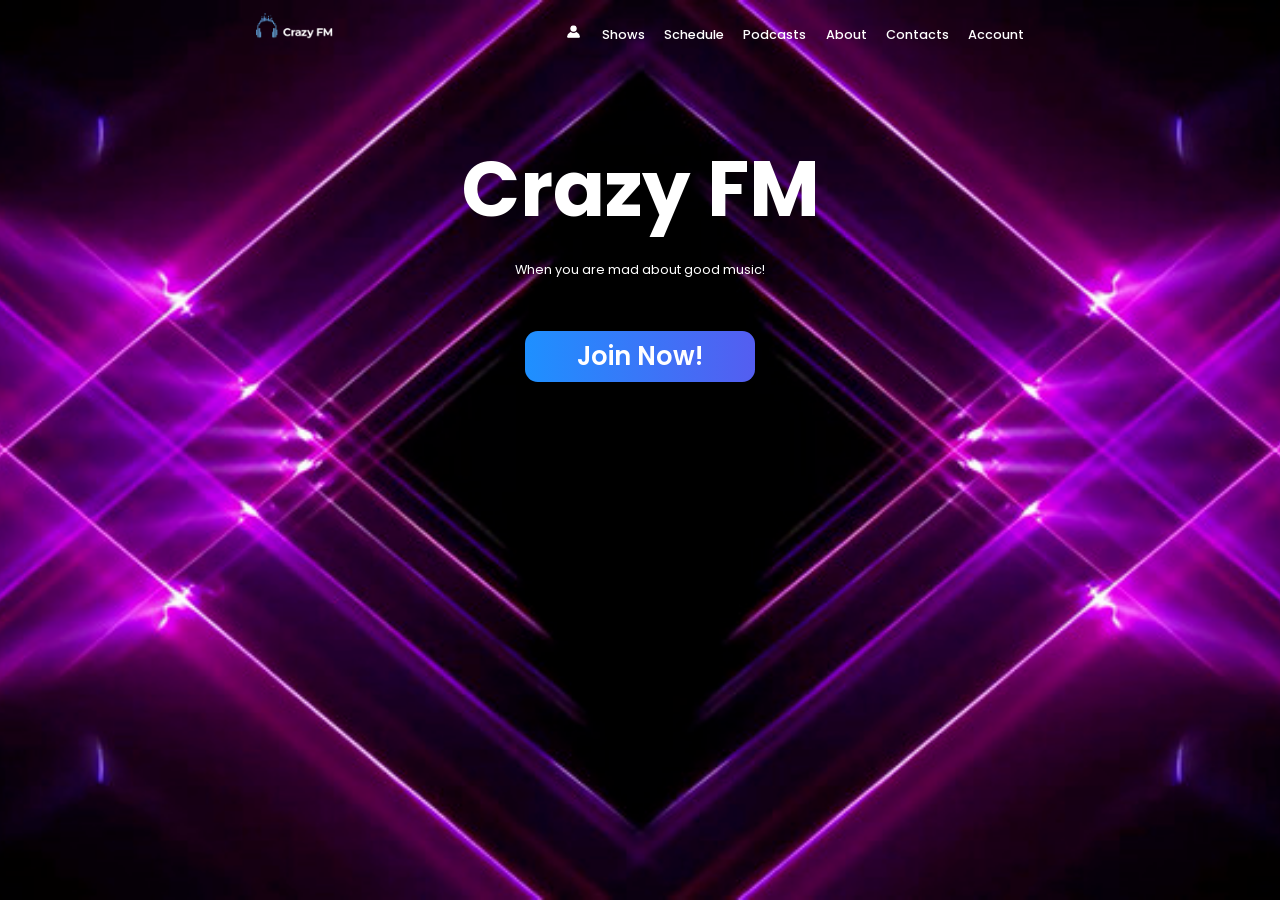
==== static/a03/index.html @ 10c9bb6b "feat : header + main section updates" ====
<!DOCTYPE html>
<html lang="en">
    <head>
        <meta charset="UTF-8">
        <meta name="viewport" content="width=device-width, initial-scale=1.0">
        <title>My Project</title>
            <link rel="stylesheet" href="styles/config_reset.css">
        <link rel="stylesheet" href="styles/header.css">
        <link rel="stylesheet" href="styles/crazyfm.css">
        <link rel="preconnect" href="https://fonts.googleapis.com">
        <link rel="preconnect" href="https://fonts.gstatic.com" crossorigin>
        <link href="https://fonts.googleapis.com/css2?family=Poppins:wght@400;500;600;700&display=swap" rel="stylesheet">

    </head>
    <body>
        <div class="hero-wrapper">
            <div id="header-placeholder"></div>
            <div id="crazyfm-placeholder"></div>
        </div>

        <script>
            fetch('header.partial.html')
            .then(response => response.text())
            .then(html => {
                document.querySelector('#header-placeholder').innerHTML = html;

                const burger = document.querySelector('.header__nav-burger');
                const navWrapper = document.querySelector('.header__nav-wrapper');

                if (burger && navWrapper) {
                burger.addEventListener('click', () => {
                    navWrapper.classList.toggle('active');
                    burger.classList.toggle('open');
                });
                }
            })
            .catch(err => console.error('Помилка завантаження header:', err));
        </script>
        <script>
            fetch('crazy-fm.partial.html')
                .then(response => response.text())
                .then(html => {
                document.querySelector('#crazyfm-placeholder').innerHTML = html;
                })
                .catch(err => console.error('Помилка завантаження CrazyFM:', err));
        </script>
        <script src="./js/burger.js"></script>
    </body>
</html>
---- static/a03/styles/header.css ----
.header {
  width: 100vw;
  color: #fff;
  background-color: transparent;
  position: relative;
  z-index: 1000;
}

.header__menu {
  display: flex;
  align-items: center;
  justify-content: space-between;
  padding: 1vw 20vw;
  max-width: 100vw;
  margin: 0 auto;
}

.header__logo-img {
  width: 6vw; 
  height: auto;
}

.header__nav-wrapper {
  display: flex;
}

.header__nav-list {
  display: flex;
  gap: 1.5vw; 
  list-style: none;
}

.header__nav-link {
  color: #fff;
  text-decoration: none;
  font-weight: 500;
  font-size: 1vw; 
  transition: color 0.3s;
}

.header__nav-link:hover {
  color: #ff5050;
}

.header__nav-icon {
  height: 1.5vw;
  width: auto;
}

.header__nav-line {
  display: block;
  width: 100%;
  height: 0.3vw;
  background-color: #fff;
  border-radius: 0.2vw;
  position: relative;
  transition: all 0.3s ease;
}

.header__nav-line::before,
.header__nav-line::after {
  content: '';
  position: absolute;
  width: 100%;
  height: 0.3vw;
  background-color: #fff;
  border-radius: 0.2vw;
  left: 0;
  transition: all 0.3s ease;
}

.header__nav-line::before {
  top: -0.8vw;
}

.header__nav-line::after {
  top: 0.8vw;
}

.header__nav-burger.open .header__nav-line {
  background-color: transparent;
}

.header__nav-burger.open .header__nav-line::before {
  transform: rotate(45deg);
  top: 0;
}

.header__nav-burger.open .header__nav-line::after {
  transform: rotate(-45deg);
  top: 0;
}

@media (max-width: 1000px) {
    .header__logo-img {
        width: 30vw; 
        height: auto;
    }
    .header__nav-burger{
        display: flex;
        align-items: center;
        justify-content: center;
        width: 5vw;
        height: 10vw;
    }
    .header__nav-line{
        height: 0.5vw;
        background-color: #fff;
        border-radius: 0.5vw;
        left: 0;
        transition: all 0.3s ease;
    }

    .header__nav-line::before,
    .header__nav-line::after {
        content: '';
        position: absolute;
        width: 100%;
        height: 0.5vw;
        background-color: #fff;
        border-radius: 0.5vw;
        left: 0;
        transition: all 0.3s ease;
    }
    .header__menu{
        padding: 4vw 8vw;
    }
    .header__nav-wrapper {
        position: fixed;
        top: 0;
        left: -100%;
        width: 70vw;
        height: 100vh;
        background-color: #111;
        padding: 5vw 5vw 0;
        flex-direction: column;
        transition: left 0.3s ease-in-out;
    }

    .header__nav-wrapper.active {
        left: 0;
    }

    .header__nav-list {
        flex-direction: column;
        gap: 4vw; 
    }

    .header__nav-burger {
        display: flex;
    }

    .header__nav-icon {
        height: 6vw;
    }

    .header__nav-link {
        font-size: 4vw;
    }
}

@media (min-width: 1001px) {
  .header__nav-wrapper {
    position: static;
    height: auto;
    background: none;
  }

  .header__nav-list {
    flex-direction: row;
  }

  .header__nav-burger {
    display: none;
  }
}

.hero-wrapper {
  width: 100vw;
  min-height: 100vh;
  background-image: url("../../img/bg-img.jpg"); 
  background-size: cover;    
  background-position: center; 
  background-repeat: no-repeat;
  display: flex;
  flex-direction: column;
}
---- static/a03/styles/crazyfm.css ----
.crazy-fm {
  width: 100vw;
  padding: 5vw 5vw; 
  display: flex;
  flex-direction: column;
  align-items: center;
  text-align: center;
}

.crazy-fm__title-block {
  max-width: 80vw;
  margin-bottom: 2vw;
}

.crazy-fm-title {
  font-size: 6vw; 
  color: #fff;
  font-weight: 700;
  margin-bottom: 1vw;
}

.crazy-fm__subtitle {
  font-size:1vw;
  color: #fff;
}

.crazy-fm__button-container {
  margin-top: 2vw;
}

.crazy-fm__button-link {
  display:flex;
  align-items: center;
  justify-content: center;
  font-size: 2vw;
  width: 18vw;
  height: 4vw;
  font-weight: 600;
  color: #fff;
  background: linear-gradient(90deg, #1e90ff, #8a2be2); 
  background-size: 200% 200%;
  border-radius: 1vw;
  text-decoration: none;
  transition: all 0.5s ease;
  background-position: 0% 50%;
}

.crazy-fm__button-link:hover {
  color: #fff;
  transform: translateY(-0.5vw);
  background-position: 100% 50%;
}

@media (max-width: 768px) {
    .crazy-fm__button-link{
        width: 60vw;
        height: 12vw;
        font-size: 4vw;
    }
    .crazy-fm{
        padding:36vw 4vw;
    }
    .crazy-fm-title {
        font-size: 10vw;
    }
    .crazy-fm__subtitle {
        font-size: 5vw;
    }
    .crazy-fm__button-link {
        font-size: 5vw;
        padding: 3vw 6vw;
        border-radius: 2vw;
    }
}
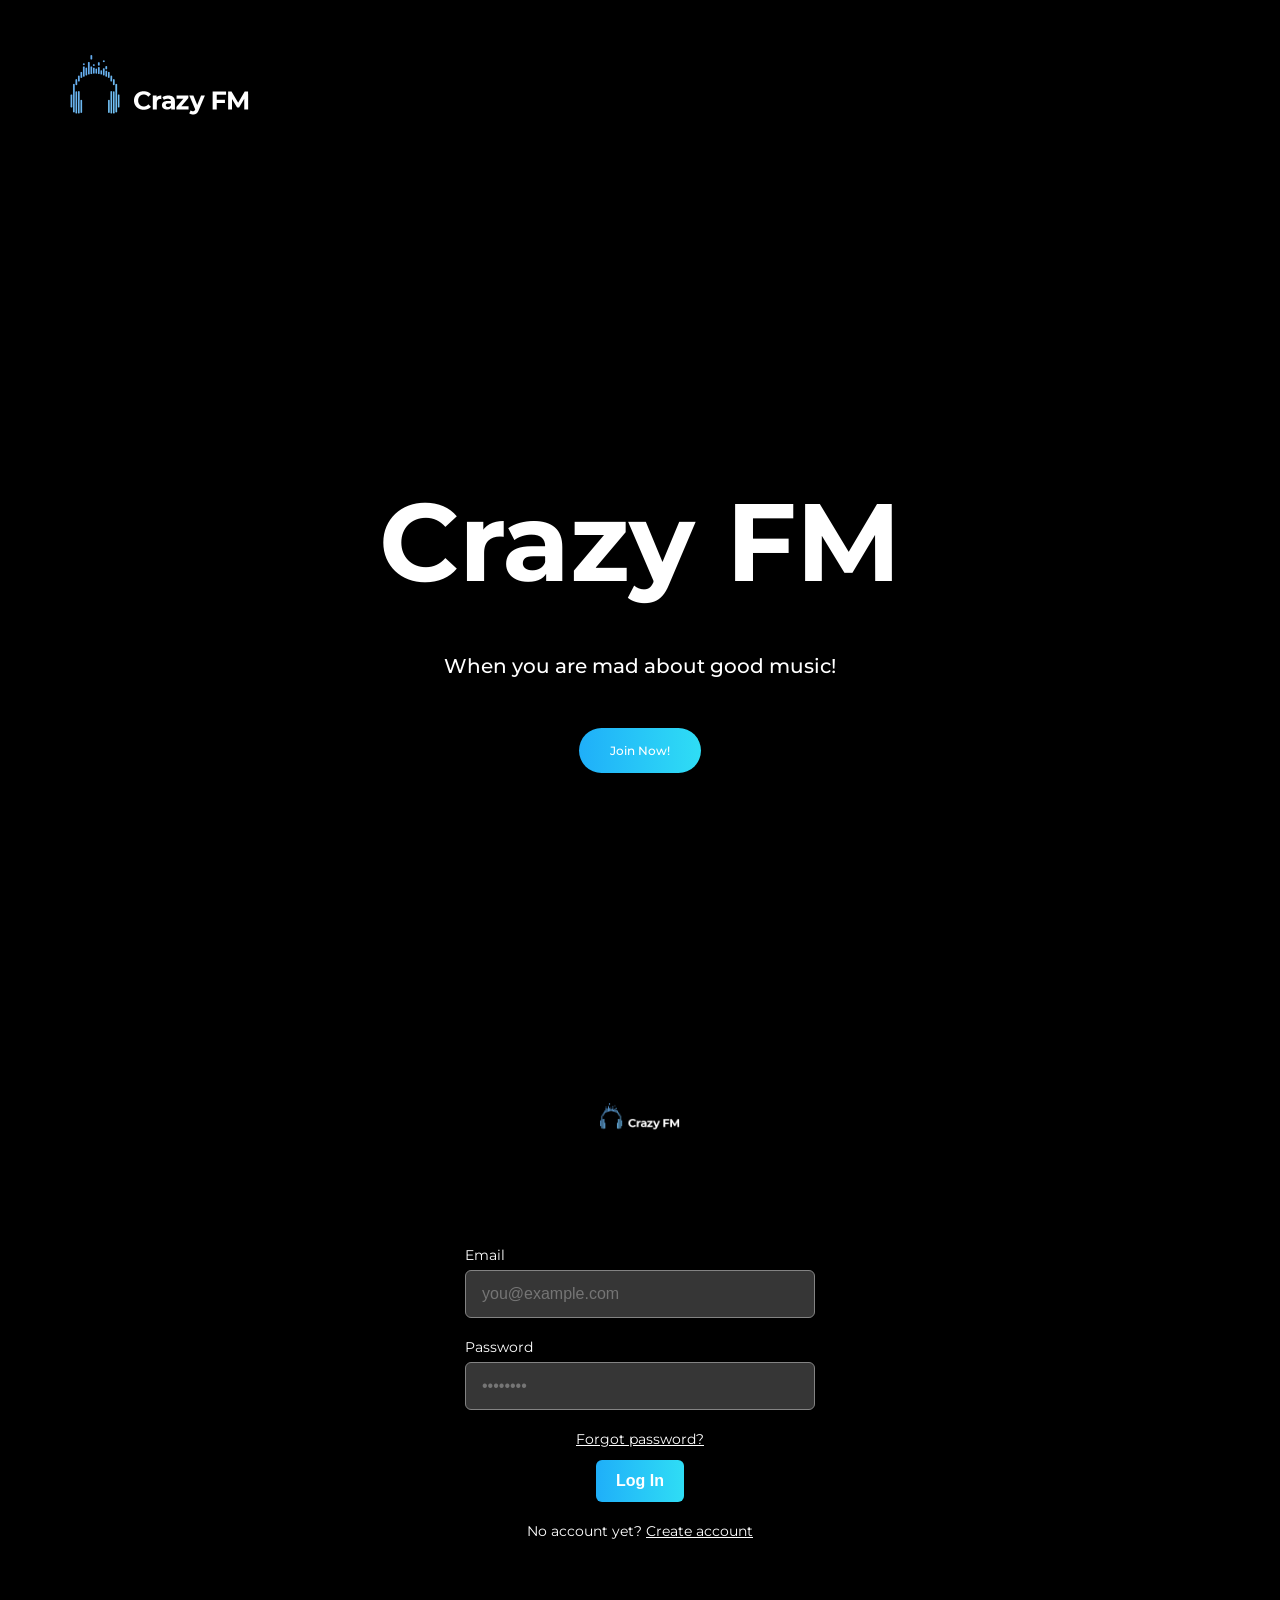
==== commit f61f2749: "New changes" ====
--- a/static/a03/index.html
+++ b/static/a03/index.html
@@ -1,49 +1,45 @@
 <!DOCTYPE html>
 <html lang="en">
-    <head>
-        <meta charset="UTF-8">
-        <meta name="viewport" content="width=device-width, initial-scale=1.0">
-        <title>My Project</title>
-            <link rel="stylesheet" href="styles/config_reset.css">
-        <link rel="stylesheet" href="styles/header.css">
-        <link rel="stylesheet" href="styles/crazyfm.css">
-        <link rel="preconnect" href="https://fonts.googleapis.com">
-        <link rel="preconnect" href="https://fonts.gstatic.com" crossorigin>
-        <link href="https://fonts.googleapis.com/css2?family=Poppins:wght@400;500;600;700&display=swap" rel="stylesheet">
+<head>
+  <meta charset="UTF-8" />
+  <meta http-equiv="X-UA-Compatible" content="IE=edge" />
+  <meta name="viewport" content="width=device-width, initial-scale=1.0" />
+  <title>Radio Station</title>
 
-    </head>
-    <body>
-        <div class="hero-wrapper">
-            <div id="header-placeholder"></div>
-            <div id="crazyfm-placeholder"></div>
-        </div>
 
-        <script>
-            fetch('header.partial.html')
-            .then(response => response.text())
-            .then(html => {
-                document.querySelector('#header-placeholder').innerHTML = html;
 
-                const burger = document.querySelector('.header__nav-burger');
-                const navWrapper = document.querySelector('.header__nav-wrapper');
+  <link rel="stylesheet" href="styles/global.css" />
+  <link rel="stylesheet" href="styles/index.css" />
+</head>
+<body>
 
-                if (burger && navWrapper) {
-                burger.addEventListener('click', () => {
-                    navWrapper.classList.toggle('active');
-                    burger.classList.toggle('open');
-                });
-                }
-            })
-            .catch(err => console.error('Помилка завантаження header:', err));
-        </script>
-        <script>
-            fetch('crazy-fm.partial.html')
-                .then(response => response.text())
-                .then(html => {
-                document.querySelector('#crazyfm-placeholder').innerHTML = html;
-                })
-                .catch(err => console.error('Помилка завантаження CrazyFM:', err));
-        </script>
-        <script src="./js/burger.js"></script>
-    </body>
+  <header data-include="header.partial.html"></header>
+
+  <main>
+    <section data-include="crazy-fm.partial.html"></section>
+    <section data-include="login.partial.html"></section>
+  </main>
+
+
+
+  <script>
+    (async function () {
+      const nodes = document.querySelectorAll("[data-include]");
+      if (!nodes.length) return;
+
+      for (const node of nodes) {
+        const url = node.getAttribute("data-include");
+        try {
+          const res = await fetch(url, { cache: "no-cache" });
+          if (!res.ok) throw new Error(res.status + " " + res.statusText);
+          node.innerHTML = await res.text();
+        } catch (err) {
+          node.innerHTML =
+            '<div style="color:#f66;padding:1rem;border:1px dashed #f66">Include fehlgeschlagen: ' +
+            url + "<br/>Error: " + String(err) + "</div>";
+        }
+      }
+    })();
+  </script>
+</body>
 </html>
--- a/static/a03/styles/global.css
+++ b/static/a03/styles/global.css
@@ -0,0 +1,35 @@
+@import url("https://fonts.googleapis.com/css2?family=Montserrat:wght@400;500;600;700&display=swap");
+
+* {
+  box-sizing: border-box;
+  margin: 0;
+  padding: 0;
+}
+
+:root {
+  --brend-color: #1faff9;
+  --brend-color-gradient: #2fddf5;
+  --ui-dark-accent-color: #838383;
+  --ui-dark-shade-color: #000;
+  --ui-dark-gray: #363636;
+  --ui-light-shade-color: #fff;
+  --first-hover-color: #13bde3;
+  --second-hover-color: #e6e6e6;
+  --cards-background-color: #1ea9f1;
+  --ui-text-size-mobile: 16px;
+  --ui-block-title-mobile-letter-spacing: 0;
+  --ui-btn-secondary-bg-color: #f2f2f2;
+  font-family: "Montserrat", sans-serif;
+  scroll-behavior: smooth;
+}
+
+img {
+  display: block;
+  max-width: 100%;
+}
+
+.container {
+  max-width: 1170px;
+  margin: auto;
+  padding: 0px 15px;
+}
--- a/static/a03/styles/index.css
+++ b/static/a03/styles/index.css
@@ -0,0 +1,5 @@
+@import url(global.css);
+@import url(header.css);
+@import url(crazy-fm.css);
+@import url(login.css);
+
